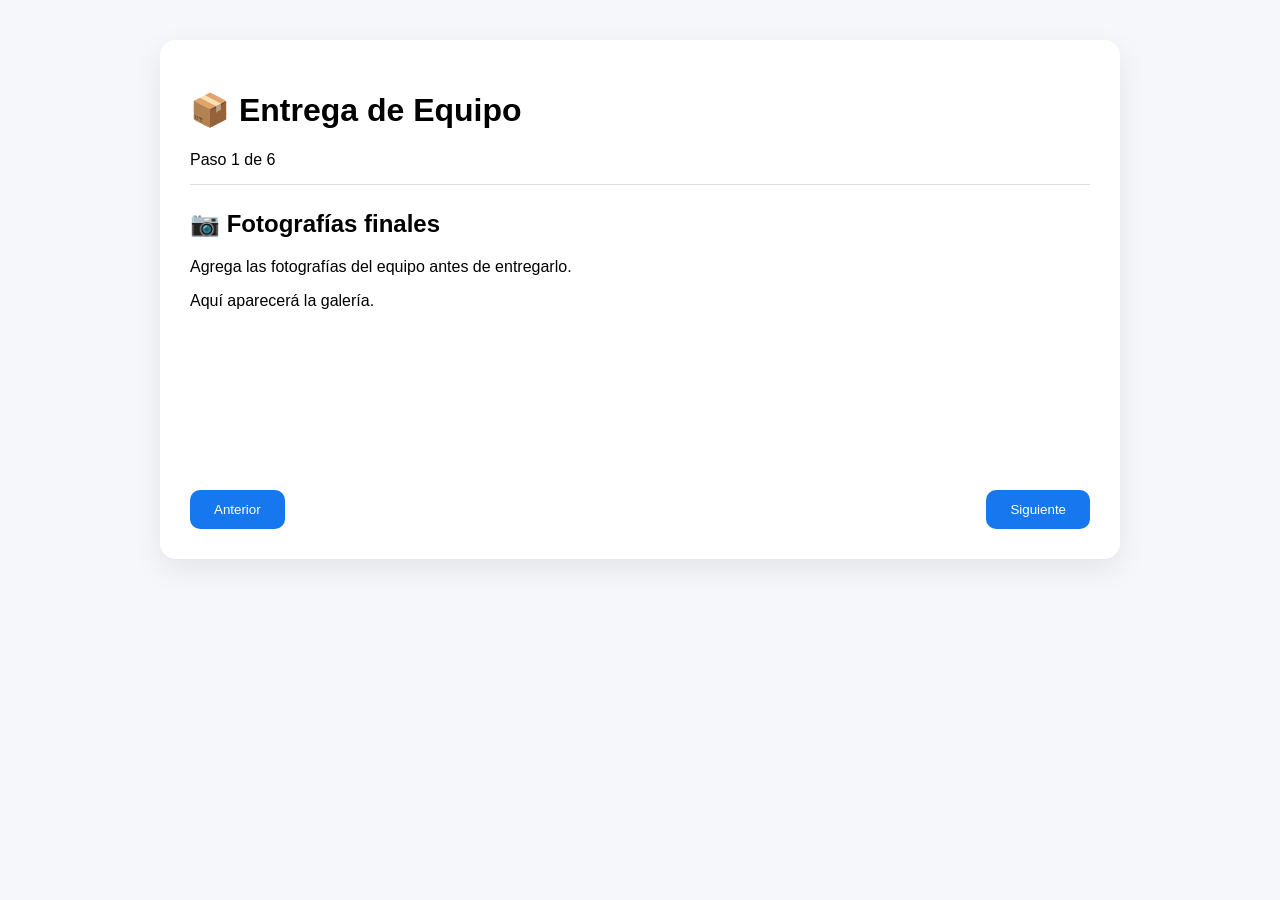
==== delivery-test.html @ 14d24ab7 "Add files via upload" ====
<!DOCTYPE html>

<html lang="es">

<head>

<meta charset="UTF-8">

<title>Delivery Wizard</title>

<link rel="stylesheet" href="styles/components/wizard.css">

</head>

<body>

<div id="app"></div>

<script type="module" src="delivery-test.js"></script>

</body>

</html>
---- styles/components/wizard.css ----
body{

    margin:40px;

    background:#f5f7fb;

    font-family:Arial,Helvetica,sans-serif;

}

.wizard{

    background:white;

    border-radius:16px;

    box-shadow:0 10px 30px rgba(0,0,0,.08);

    padding:30px;

    max-width:900px;

    margin:auto;

}

.wizard-header{

    border-bottom:1px solid #ddd;

    margin-bottom:25px;

    padding-bottom:15px;

}

.wizard-body{

    min-height:250px;

}

.wizard-footer{

    display:flex;

    justify-content:space-between;

    margin-top:30px;

}

button{

    padding:12px 24px;

    border:none;

    border-radius:10px;

    background:#1677ef;

    color:white;

    cursor:pointer;

}
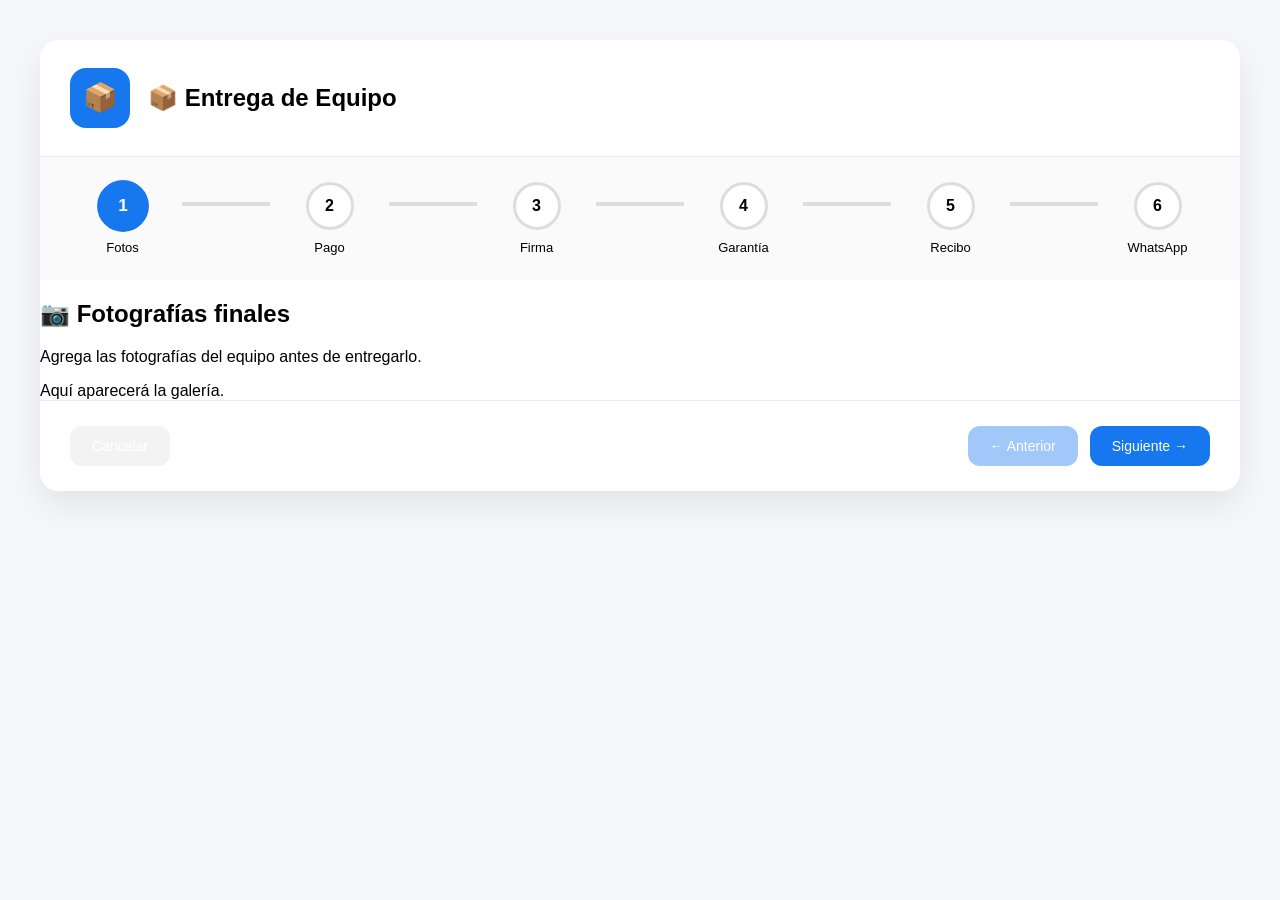
==== commit 3a2969cb: "Add files via upload" ====
--- a/delivery-test.html
+++ b/delivery-test.html
@@ -7,6 +7,8 @@
 <meta charset="UTF-8">
 
 <title>Delivery Wizard</title>
+
+<link rel="stylesheet" href="styles/core/tokens.css">
 
 <link rel="stylesheet" href="styles/components/wizard.css">
 
--- a/styles/core/tokens.css
+++ b/styles/core/tokens.css
@@ -0,0 +1,147 @@
+/* ==========================================================
+   NEXUS DESIGN TOKENS
+   Versión 1.0
+========================================================== */
+
+:root{
+
+/* ==========================================================
+   COLORES
+========================================================== */
+
+--nx-primary:#2563EB;
+--nx-primary-hover:#1D4ED8;
+--nx-primary-light:#DBEAFE;
+
+--nx-success:#16A34A;
+--nx-success-light:#DCFCE7;
+
+--nx-danger:#DC2626;
+--nx-danger-light:#FEE2E2;
+
+--nx-warning:#F59E0B;
+--nx-warning-light:#FEF3C7;
+
+--nx-info:#0891B2;
+--nx-info-light:#CFFAFE;
+
+--nx-dark:#0F172A;
+--nx-light:#FFFFFF;
+
+--nx-background:#F8FAFC;
+
+--nx-surface:#FFFFFF;
+
+--nx-border:#E2E8F0;
+
+--nx-text:#1E293B;
+
+--nx-text-light:#64748B;
+
+
+/* ==========================================================
+   ESPACIADO
+========================================================== */
+
+--nx-space-1:4px;
+--nx-space-2:8px;
+--nx-space-3:12px;
+--nx-space-4:16px;
+--nx-space-5:20px;
+--nx-space-6:24px;
+--nx-space-7:32px;
+--nx-space-8:40px;
+--nx-space-9:48px;
+
+
+/* ==========================================================
+   BORDES
+========================================================== */
+
+--nx-radius-sm:8px;
+--nx-radius-md:12px;
+--nx-radius-lg:18px;
+--nx-radius-xl:24px;
+
+
+/* ==========================================================
+   SOMBRAS
+========================================================== */
+
+--nx-shadow-sm:
+
+0 2px 8px rgba(0,0,0,.06);
+
+--nx-shadow-md:
+
+0 10px 30px rgba(15,23,42,.08);
+
+--nx-shadow-lg:
+
+0 20px 45px rgba(15,23,42,.12);
+
+
+/* ==========================================================
+   TIPOGRAFÍA
+========================================================== */
+
+--nx-font:
+
+Inter,
+Segoe UI,
+Roboto,
+Arial,
+sans-serif;
+
+--nx-font-size-xs:12px;
+--nx-font-size-sm:14px;
+--nx-font-size-md:16px;
+--nx-font-size-lg:18px;
+--nx-font-size-xl:22px;
+--nx-font-size-2xl:28px;
+
+
+/* ==========================================================
+   TRANSICIONES
+========================================================== */
+
+--nx-transition:
+
+all .25s ease;
+
+
+/* ==========================================================
+   Z INDEX
+========================================================== */
+
+--nx-z-dropdown:100;
+
+--nx-z-modal:1000;
+
+--nx-z-toast:2000;
+
+--nx-z-loading:3000;
+
+}
+
+/* ==========================================================
+   COMPATIBILIDAD TEMPORAL
+========================================================== */
+
+:root{
+
+    --bg:var(--nx-background);
+
+    --surface:var(--nx-surface);
+
+    --text:var(--nx-text);
+
+    --text-light:var(--nx-text-light);
+
+    --primary:var(--nx-primary);
+
+    --primary-hover:var(--nx-primary-hover);
+
+    --border:var(--nx-border);
+
+}
--- a/styles/components/wizard.css
+++ b/styles/components/wizard.css
@@ -64,4 +64,347 @@
 
     cursor:pointer;
 
+}
+
+.nx-wizard{
+
+    background:#fff;
+
+    border-radius:18px;
+
+    box-shadow:0 15px 35px rgba(0,0,0,.08);
+
+    overflow:hidden;
+
+}
+
+.nx-wizard-header{
+
+    padding:24px 30px;
+
+    border-bottom:1px solid #ececec;
+
+}
+
+.nx-wizard-header-left{
+
+    display:flex;
+
+    align-items:center;
+
+    gap:18px;
+
+}
+
+.nx-wizard-icon{
+
+    width:60px;
+
+    height:60px;
+
+    border-radius:16px;
+
+    background:#1677ef;
+
+    color:#fff;
+
+    display:flex;
+
+    justify-content:center;
+
+    align-items:center;
+
+    font-size:28px;
+
+}
+
+.nx-wizard-title h2{
+
+    margin:0;
+
+    font-size:24px;
+
+}
+
+.nx-wizard-description{
+
+    margin-top:8px;
+
+    color:#666;
+
+    font-size:14px;
+
+}
+
+.nx-wizard-progress{
+
+    display:flex;
+
+    align-items:center;
+
+    padding:25px 35px;
+
+    background:#fafafa;
+
+}
+
+.nx-step{
+
+    display:flex;
+
+    flex-direction:column;
+
+    align-items:center;
+
+    min-width:95px;
+
+}
+
+.nx-step-circle{
+
+    width:42px;
+
+    height:42px;
+
+    border-radius:50%;
+
+    display:flex;
+
+    justify-content:center;
+
+    align-items:center;
+
+    font-weight:bold;
+
+    border:3px solid #ddd;
+
+    background:white;
+
+    transition:.25s;
+
+}
+
+.nx-step-circle.completed{
+
+    background:#16a34a;
+
+    border-color:#16a34a;
+
+    color:white;
+
+}
+
+.nx-step-circle.active{
+
+    background:#1677ef;
+
+    border-color:#1677ef;
+
+    color:white;
+
+    transform:scale(1.08);
+
+}
+
+.nx-step-label{
+
+    margin-top:10px;
+
+    font-size:13px;
+
+    text-align:center;
+
+}
+
+.nx-step-line{
+
+    flex:1;
+
+    height:4px;
+
+    background:#ddd;
+
+    margin:0 12px;
+
+    margin-top:-28px;
+
+}
+
+.nx-step-line.completed{
+
+    background:#16a34a;
+
+}
+
+.nx-wizard-footer{
+
+    display:flex;
+
+    justify-content:space-between;
+
+    align-items:center;
+
+    padding:25px 30px;
+
+    border-top:1px solid #ececec;
+
+}
+
+.nx-footer-actions{
+
+    display:flex;
+
+    gap:12px;
+
+}
+
+.nx-btn{
+
+    border:none;
+
+    padding:12px 22px;
+
+    border-radius:12px;
+
+    cursor:pointer;
+
+    font-size:14px;
+
+    transition:.2s;
+
+}
+
+.nx-btn:hover{
+
+    transform:translateY(-2px);
+
+}
+
+.nx-btn-primary{
+
+    background:#1677ef;
+
+    color:white;
+
+}
+
+.nx-btn-light{
+
+    background:#f3f3f3;
+
+}
+
+.nx-btn:disabled{
+
+    opacity:.4;
+
+    cursor:not-allowed;
+
+    transform:none;
+
+}
+
+.delivery-preview{
+
+    display:grid;
+
+    grid-template-columns:
+        repeat(auto-fill,minmax(180px,1fr));
+
+    gap:20px;
+
+    margin-top:20px;
+
+}
+
+.photo-card{
+
+    position:relative;
+
+    aspect-ratio:1;
+
+    border-radius:14px;
+
+    overflow:hidden;
+
+    border:1px solid #ddd;
+
+    background:#fff;
+
+    box-shadow:0 2px 8px rgba(0,0,0,.08);
+
+}
+
+.photo-card img{
+
+    width:100%;
+
+    height:100%;
+
+    object-fit:cover;
+
+    display:block;
+
+}
+
+.photo-remove{
+
+    position:absolute;
+
+    top:10px;
+
+    right:10px;
+
+    width:34px;
+
+    height:34px;
+
+    border:none;
+
+    border-radius:50%;
+
+    background:rgba(0,0,0,.65);
+
+    color:#fff;
+
+    cursor:pointer;
+
+    font-size:16px;
+
+    transition:.2s;
+
+}
+
+.photo-remove:hover{
+
+    transform:scale(1.1);
+
+    background:#d32f2f;
+
+}
+
+.photo-card{
+
+    animation:fadePhoto .25s ease;
+
+}
+
+@keyframes fadePhoto{
+
+    from{
+
+        opacity:0;
+
+        transform:scale(.9);
+
+    }
+
+    to{
+
+        opacity:1;
+
+        transform:scale(1);
+
+    }
+
 }
